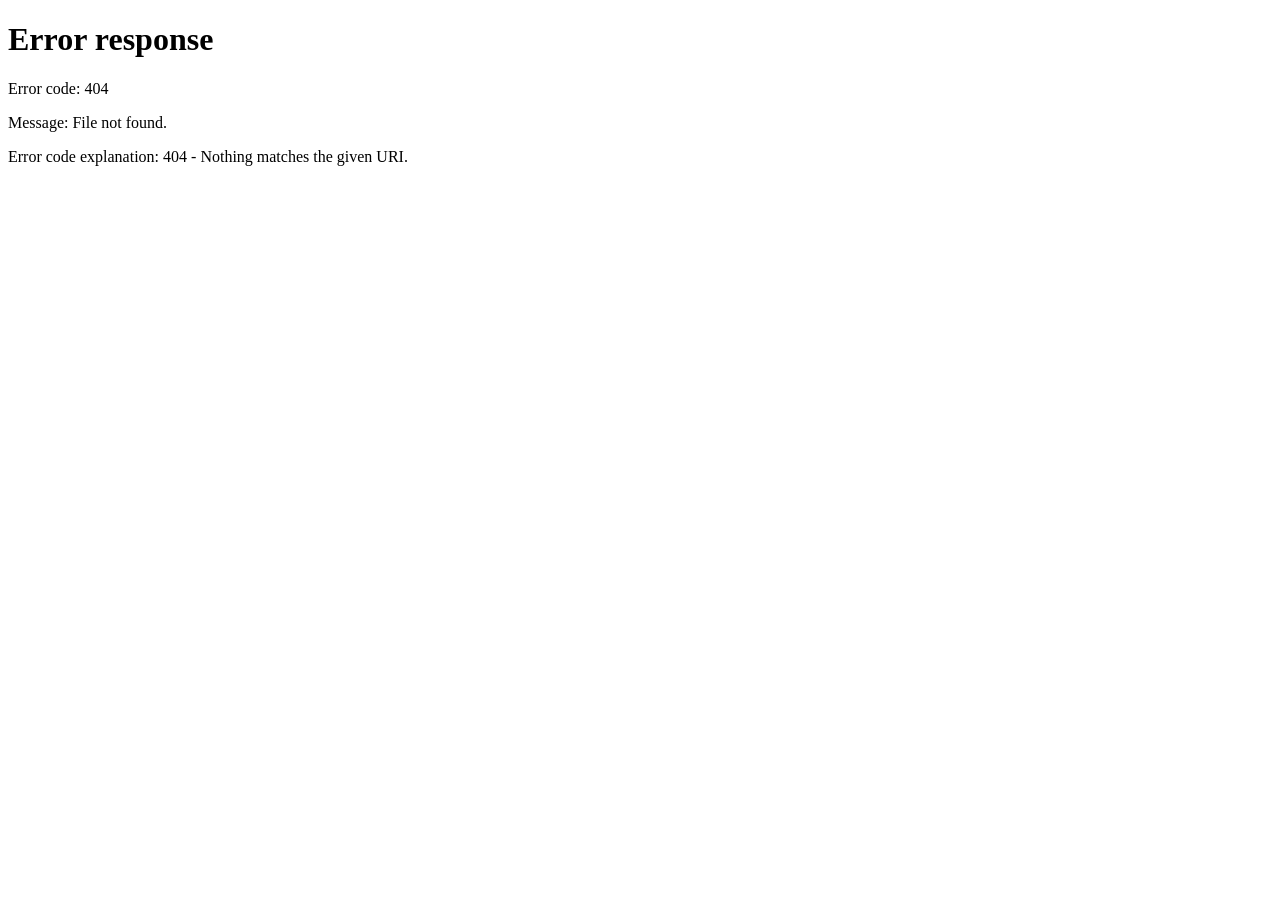
==== index.html @ 765fb02b "index e js geral" ====
<!doctype html>
<html lang="pt-BR">
  <head>
    <meta charset="utf-8" />
    <meta name="viewport" content="width=device-width, initial-scale=1" />
    <meta http-equiv="refresh" content="0; url=html/index.html" />
    <title>PKZ · One to One</title>
  </head>
  <body>
    <p><a href="html/index.html">Abrir o site PKZ · One to One</a></p>
  </body>
</html>
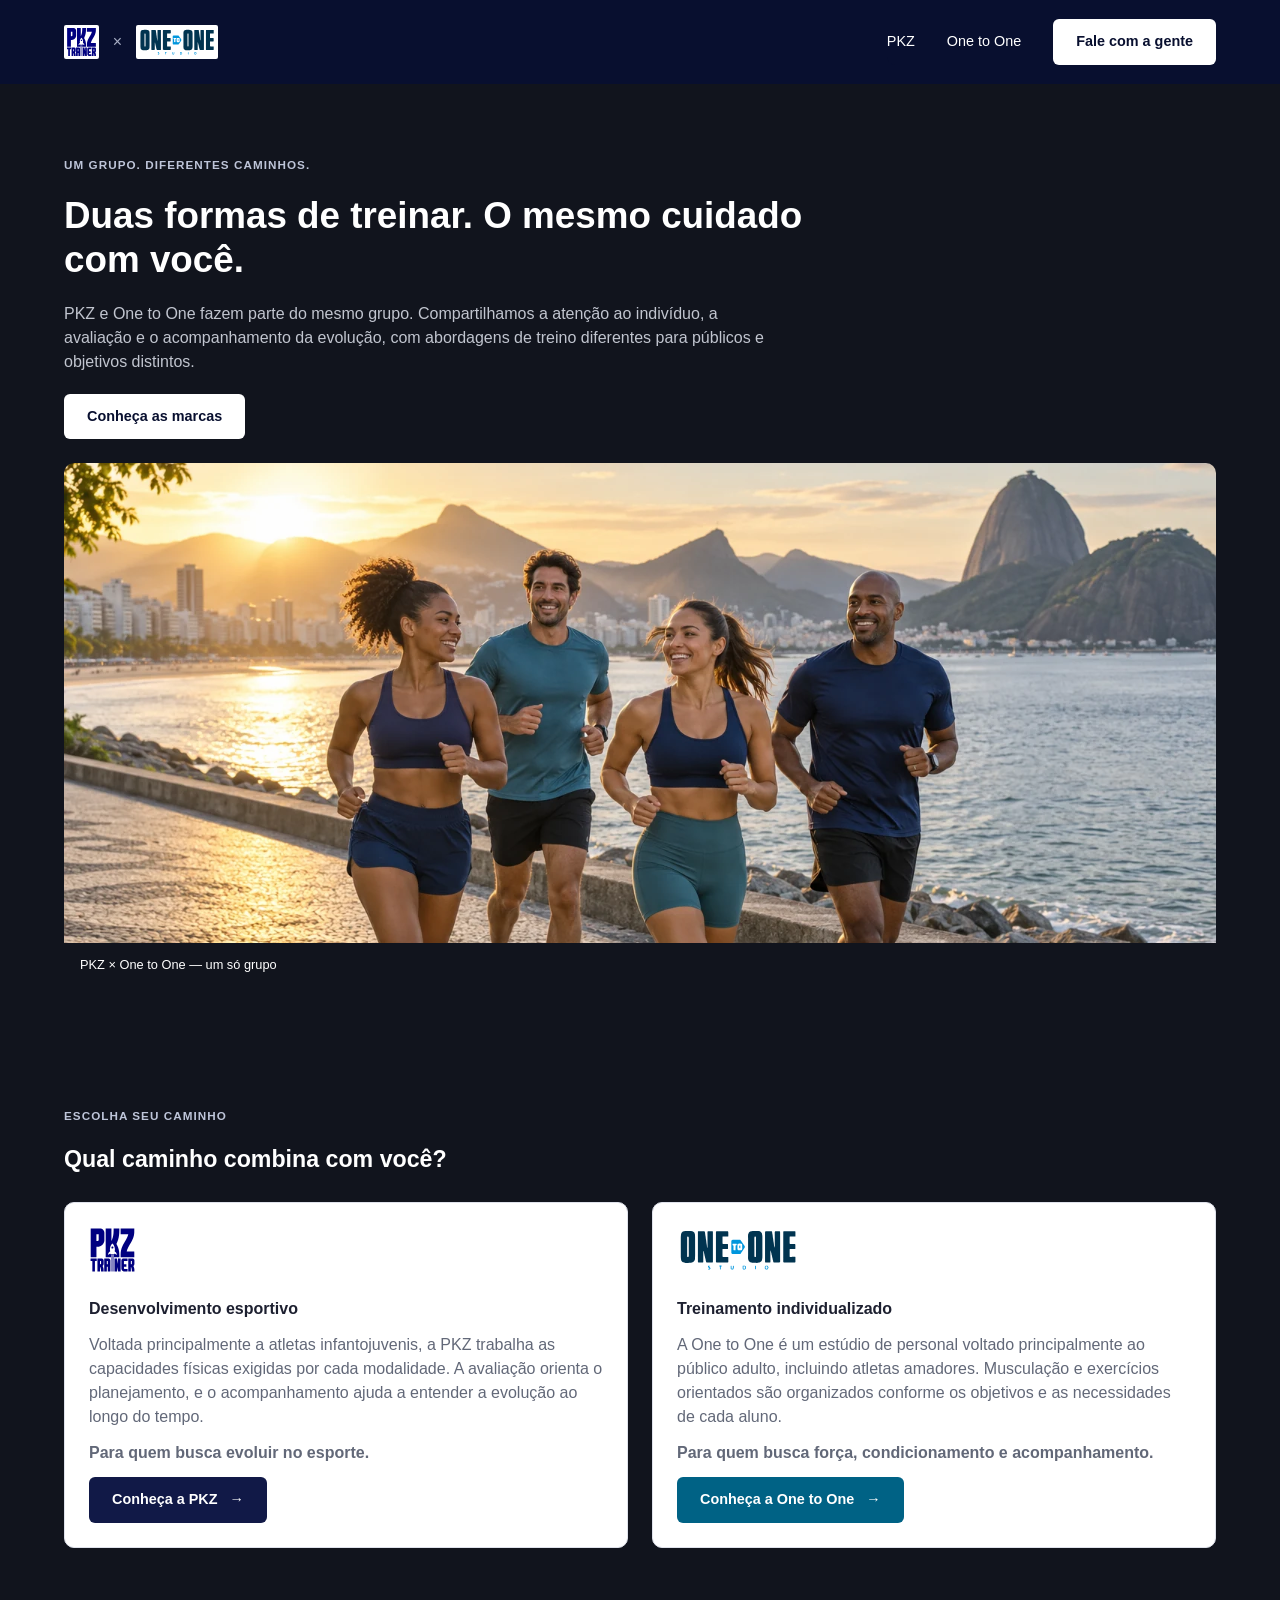
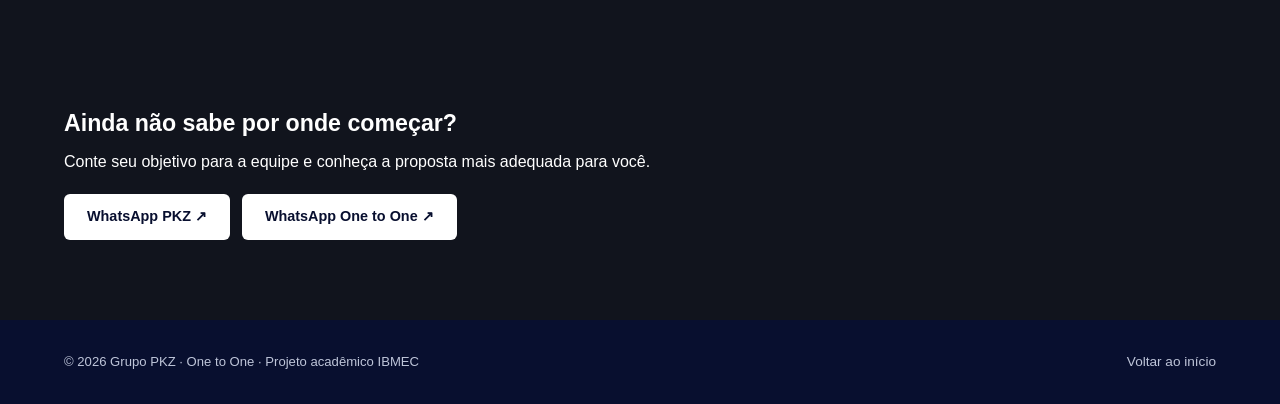
==== commit ebad6096: "remocao de login e movimentacao de arquivos pra raiz" ====
--- a/index.html
+++ b/index.html
@@ -1,12 +1,94 @@
 <!doctype html>
 <html lang="pt-BR">
-  <head>
-    <meta charset="utf-8" />
-    <meta name="viewport" content="width=device-width, initial-scale=1" />
-    <meta http-equiv="refresh" content="0; url=html/index.html" />
-    <title>PKZ · One to One</title>
-  </head>
-  <body>
-    <p><a href="html/index.html">Abrir o site PKZ · One to One</a></p>
-  </body>
-</html>
+
+<head>
+    <meta charset="UTF-8" />
+    <meta name="viewport" content="width=device-width, initial-scale=1.0" />
+    <meta name="description" content="Portal PKZ e One to One: treinamento, acompanhamento e agendamento de aulas." />
+    <title>Início | PKZ · One to One</title>
+    <link rel="icon" href="assets/logo-pkz.svg" type="image/svg+xml" />
+    <link rel="stylesheet" href="comum.css" />
+    <link rel="stylesheet" href="index.css" />
+    <script src="comum.js" defer></script>
+</head>
+
+<body class="hub">
+    <a class="pular" href="#conteudo">Pular para o conteúdo</a>
+    <header class="cabecalho">
+        <div class="container topo">
+            <a class="marcas" href="index.html" aria-label="Início do grupo PKZ e One to One"><img
+                    src="assets/logo-pkz.svg" alt="PKZ" /><span aria-hidden="true">×</span><img
+                    src="assets/logo-one-to-one.svg" alt="One to One" /></a>
+            <button class="menu-botao" aria-controls="menu" aria-expanded="false" aria-label="Abrir menu" type="button">
+                ☰
+            </button>
+            <nav id="menu" class="menu" aria-label="Navegação principal">
+                <a href="pkz.html">PKZ</a><a href="one-to-one.html">One to One</a><a class="botao claro"
+                    href="#contato">Fale com a gente</a>
+            </nav>
+        </div>
+    </header>
+    <main id="conteudo">
+        <!-- Apresentação do grupo e acesso às duas marcas. -->
+        <section class="hub-hero container">
+            <p class="etiqueta">UM GRUPO. DIFERENTES CAMINHOS.</p>
+            <h1>Duas formas de treinar. O mesmo cuidado com você.</h1>
+            <p>
+                PKZ e One to One fazem parte do mesmo grupo. Compartilhamos a atenção ao indivíduo, a
+                avaliação e o acompanhamento da evolução, com abordagens de treino diferentes para
+                públicos e objetivos distintos.
+            </p>
+            <a class="botao claro" href="#empresas">Conheça as marcas</a>
+            <figure class="banner">
+                <img src="assets/hub_banner.webp" width="1536" height="1024" fetchpriority="high"
+                    alt="Pessoas praticando atividades físicas ao ar livre" />
+                <figcaption>PKZ × One to One — um só grupo</figcaption>
+            </figure>
+        </section>
+        <section id="empresas" class="secao container">
+            <p class="etiqueta">ESCOLHA SEU CAMINHO</p>
+            <h2>Qual caminho combina com você?</h2>
+            <div class="duas-colunas marcas-cards">
+                <article class="cartao">
+                    <img class="card-logo" src="assets/logo-pkz.svg" alt="PKZ" />
+                    <h3>Desenvolvimento esportivo</h3>
+                    <p>
+                        Voltada principalmente a atletas infantojuvenis, a PKZ trabalha as capacidades
+                        físicas exigidas por cada modalidade. A avaliação orienta o planejamento, e o
+                        acompanhamento ajuda a entender a evolução ao longo do tempo.
+                    </p>
+                    <p><strong>Para quem busca evoluir no esporte.</strong></p>
+                    <a class="botao" href="pkz.html">Conheça a PKZ <span aria-hidden="true">→</span></a>
+                </article>
+                <article class="cartao">
+                    <img class="card-logo" src="assets/logo-one-to-one.svg" alt="One to One" />
+                    <h3>Treinamento individualizado</h3>
+                    <p>
+                        A One to One é um estúdio de personal voltado principalmente ao público adulto,
+                        incluindo atletas amadores. Musculação e exercícios orientados são organizados
+                        conforme os objetivos e as necessidades de cada aluno.
+                    </p>
+                    <p><strong>Para quem busca força, condicionamento e acompanhamento.</strong></p>
+                    <a class="botao azul" href="one-to-one.html">Conheça a One to One <span aria-hidden="true">→</span></a>
+                </article>
+            </div>
+        </section>
+        <section class="secao container" id="contato">
+            <h2>Ainda não sabe por onde começar?</h2>
+            <p>Conte seu objetivo para a equipe e conheça a proposta mais adequada para você.</p>
+            <div class="acoes">
+                <a class="botao claro" href="https://wa.me/5521972657266" target="_blank" rel="noopener noreferrer">WhatsApp
+                    PKZ ↗</a><a class="botao claro" href="https://wa.me/5521971067347" target="_blank"
+                    rel="noopener noreferrer">WhatsApp One to One ↗</a>
+            </div>
+        </section>
+    </main>
+    <footer class="rodape">
+        <div class="container">
+            <small>© 2026 Grupo PKZ · One to One · Projeto acadêmico IBMEC</small><a href="index.html">Voltar ao início</a>
+        </div>
+    </footer>
+    </body>
+    
+    </html>
+
--- a/comum.css
+++ b/comum.css
@@ -0,0 +1,550 @@
+/* Base, cabeçalho, botões e componentes usados em mais de uma página. Estilos do celular primeiro. */
+
+:root {
+  --marinho: #080f2f;
+  --principal: #111947;
+  --azul: #005473;
+  --texto: #1d2030;
+  --suave: #626878;
+  --fundo: #f5f6fa;
+  --borda: #dfe2eb;
+}
+
+* {
+  box-sizing: border-box;
+}
+
+html {
+  scroll-behavior: smooth;
+  scroll-padding-top: 24px;
+}
+
+body {
+  margin: 0;
+  color: var(--texto);
+  background: white;
+  font: 16px/1.5 Arial, sans-serif;
+  overflow-wrap: break-word;
+}
+
+img {
+  display: block;
+  max-width: 100%;
+  height: auto;
+}
+
+a {
+  color: inherit;
+  text-decoration: none;
+}
+
+a:hover {
+  text-decoration: underline;
+}
+
+button,
+input,
+select {
+  font: inherit;
+}
+
+button,
+a,
+input,
+select,
+summary {
+  -webkit-tap-highlight-color: transparent;
+}
+
+button,
+summary {
+  cursor: pointer;
+}
+
+button:disabled {
+  cursor: not-allowed;
+  opacity: 0.55;
+}
+
+h1,
+h2,
+h3,
+p,
+figure {
+  margin: 0;
+}
+
+h1 {
+  font-size: 1.9rem;
+  line-height: 1.2;
+}
+
+h2 {
+  font-size: 1.45rem;
+  line-height: 1.3;
+}
+
+h3 {
+  font-size: 1rem;
+}
+
+p {
+  margin: 12px 0;
+}
+
+small {
+  font-size: 0.82rem;
+}
+
+[hidden] {
+  display: none !important;
+}
+
+:focus-visible {
+  outline: 3px solid #1689b8;
+  outline-offset: 4px;
+}
+
+.container {
+  width: calc(100% - 32px);
+  max-width: 1312px;
+  margin: 0 auto;
+}
+
+.pular {
+  position: fixed;
+  top: 10px;
+  left: 10px;
+  z-index: 100;
+  padding: 12px;
+  background: white;
+  color: var(--marinho);
+  transform: translateY(-180%);
+}
+.pular:focus {
+  transform: none;
+}
+
+.visualmente-oculto {
+  position: absolute;
+  width: 1px;
+  height: 1px;
+  overflow: hidden;
+  clip-path: inset(50%);
+  white-space: nowrap;
+}
+
+.cabecalho {
+  color: white;
+  background: var(--marinho);
+}
+
+.topo {
+  min-height: 84px;
+  display: flex;
+  align-items: center;
+  justify-content: space-between;
+  gap: 16px;
+  position: relative;
+  flex-wrap: wrap;
+  padding: 12px 0;
+}
+
+.topo > .link-claro {
+  flex: 1;
+  min-width: 0;
+  text-align: right;
+}
+
+.marcas {
+  display: flex;
+  align-items: center;
+  gap: 14px;
+  flex-shrink: 0;
+}
+
+.marcas img {
+  background: white;
+  padding: 2px;
+  border-radius: 2px;
+  width: auto;
+  max-width: 82px;
+  height: 34px;
+}
+
+.marcas span {
+  color: #a8afc5;
+}
+
+.marca img {
+  background: white;
+  padding: 3px;
+  border-radius: 2px;
+  height: 38px;
+  width: auto;
+  max-width: 130px;
+}
+
+.menu-botao {
+  border: 1px solid #8490a6;
+  border-radius: 6px;
+  color: white;
+  background: transparent;
+  padding: 6px 12px;
+  font-size: 1.4rem;
+}
+
+.menu {
+  display: none;
+  position: absolute;
+  top: 100%;
+  right: 0;
+  left: 0;
+  z-index: 20;
+  padding: 18px;
+  background: var(--marinho);
+  border-radius: 0 0 8px 8px;
+}
+
+.menu.aberto {
+  display: flex;
+  flex-direction: column;
+  align-items: stretch;
+  gap: 18px;
+}
+
+.menu a {
+  display: flex;
+  align-items: center;
+  min-height: 44px;
+  font-size: 0.9rem;
+}
+
+.menu-botao {
+  flex-shrink: 0;
+}
+
+.botao {
+  display: inline-flex;
+  justify-content: center;
+  align-items: center;
+  gap: 12px;
+  min-height: 44px;
+  padding: 11px 22px;
+  border: 1px solid transparent;
+  border-radius: 6px;
+  background: var(--principal);
+  color: white;
+  font-size: 0.9rem;
+  font-weight: bold;
+  text-align: center;
+  cursor: pointer;
+}
+
+.botao:hover {
+  filter: brightness(1.12);
+  text-decoration: none;
+}
+
+.botao.claro {
+  background: white;
+  color: var(--marinho);
+}
+
+.botao.azul {
+  background: #006285;
+  color: white;
+}
+
+.botao.escuro {
+  background: var(--marinho);
+  color: white;
+}
+
+.botao.secundario {
+  background: white;
+  border-color: var(--borda);
+  color: var(--principal);
+}
+
+.botao.perigo {
+  background: #a62632;
+}
+
+.acoes {
+  display: flex;
+  flex-wrap: wrap;
+  align-items: center;
+  gap: 12px;
+  margin-top: 20px;
+}
+
+.link-claro {
+  color: white;
+  font-size: 0.9rem;
+}
+
+.texto-link,
+.link-botao {
+  color: var(--azul);
+  font-weight: bold;
+}
+
+.link-botao {
+  display: inline-block;
+  padding: 8px 0;
+  background: transparent;
+  border: 0;
+  font-size: 0.9rem;
+  text-align: left;
+}
+
+.link-botao:hover,
+.texto-link:hover {
+  text-decoration: underline;
+}
+
+.rodape {
+  background: var(--marinho);
+  color: #bec5d9;
+  padding: 32px 0;
+}
+.rodape .container {
+  display: flex;
+  justify-content: space-between;
+  gap: 18px;
+  flex-wrap: wrap;
+}
+
+.rodape a {
+  font-size: 0.85rem;
+}
+
+.etiqueta {
+  font-size: 0.73rem;
+  font-weight: bold;
+  letter-spacing: 0.09em;
+  color: #356b8c;
+  margin: 0 0 20px;
+}
+
+.secao {
+  padding: 60px 0;
+}
+
+.oto {
+  --principal: #005473;
+  --marinho: #004b68;
+}
+
+.duas-colunas,
+.tres-colunas,
+.quatro-colunas,
+.galeria {
+  grid-template-columns: minmax(0, 1fr);
+  display: grid;
+  gap: 24px;
+}
+
+/* As colunas podem encolher sem empurrar a página para os lados. */
+.hero-grade > *,
+.duas-colunas > *,
+.tres-colunas > *,
+.quatro-colunas > *,
+.galeria > *,
+.item-lista > * {
+  min-width: 0;
+}
+
+.cartao {
+  padding: 24px;
+  border: 1px solid var(--borda);
+  border-radius: 10px;
+  background: white;
+  min-width: 0;
+}
+
+.cartao p {
+  color: var(--suave);
+}
+
+form {
+  display: flex;
+  flex-direction: column;
+}
+
+label {
+  font-size: 0.9rem;
+  font-weight: bold;
+  margin-top: 16px;
+  margin-bottom: 6px;
+}
+
+input,
+select {
+  width: 100%;
+  min-width: 0;
+  padding: 11px 12px;
+  border: 1px solid #b9c0ce;
+  border-radius: 6px;
+  background: white;
+  color: var(--texto);
+}
+
+input:focus,
+select:focus {
+  border-color: var(--azul);
+}
+
+form > .botao {
+  margin-top: 12px;
+}
+
+.aviso {
+  border-radius: 7px;
+  background: #edf4f8;
+  color: #354b5d;
+  padding: 14px 16px;
+  font-size: 0.84rem;
+  margin: 22px 0;
+}
+
+.aviso p {
+  margin: 6px 0;
+  color: inherit;
+}
+
+.mensagem {
+  min-height: 24px;
+  font-size: 0.9rem;
+}
+
+.erro {
+  color: #a52230 !important;
+}
+
+dialog {
+  width: calc(100% - 32px);
+  max-width: 480px;
+  max-height: calc(100% - 40px);
+  overflow-y: auto;
+  border: 1px solid var(--borda);
+  border-radius: 12px;
+  padding: 28px;
+  color: var(--texto);
+}
+
+dialog::backdrop {
+  background: rgb(5 12 35 / 65%);
+}
+
+dialog h2 {
+  font-size: 1.35rem;
+}
+
+dialog .acoes {
+  justify-content: flex-end;
+}
+
+.item-lista {
+  display: flex;
+  justify-content: space-between;
+  align-items: center;
+  gap: 16px;
+  flex-wrap: wrap;
+  padding: 20px 0;
+  border-bottom: 1px solid var(--borda);
+}
+
+.item-lista:last-child {
+  border-bottom: 0;
+}
+
+.item-lista p {
+  margin: 2px 0;
+  color: var(--texto);
+}
+
+.item-lista small {
+  color: var(--suave);
+}
+
+.vazio {
+  padding: 24px 0;
+}
+
+/* Quatro pontos de quebra: 480, 640, 900 e 1200 px. */
+@media (min-width: 480px) {
+  .container {
+    width: calc(100% - 40px);
+  }
+}
+
+@media (min-width: 640px) {
+  .container {
+    width: calc(100% - 64px);
+  }
+  .duas-colunas {
+    grid-template-columns: repeat(2, minmax(0, 1fr));
+  }
+  .galeria {
+    grid-template-columns: repeat(2, minmax(0, 1fr));
+  }
+  .quatro-colunas {
+    grid-template-columns: repeat(2, minmax(0, 1fr));
+  }
+  .secao {
+    padding: 72px 0;
+  }
+}
+
+@media (min-width: 900px) {
+  .topo {
+    flex-wrap: nowrap;
+    padding: 0;
+  }
+  .menu-botao {
+    display: none;
+  }
+  .menu {
+    display: flex;
+    position: static;
+    flex-direction: row;
+    align-items: center;
+    gap: 32px;
+    padding: 0;
+  }
+  .menu.aberto {
+    display: flex;
+    position: static;
+    flex-direction: row;
+    align-items: center;
+    gap: 32px;
+    padding: 0;
+  }
+  .tres-colunas {
+    grid-template-columns: repeat(3, minmax(0, 1fr));
+  }
+  .galeria {
+    grid-template-columns: repeat(3, minmax(0, 1fr));
+  }
+  .quatro-colunas {
+    grid-template-columns: repeat(4, minmax(0, 1fr));
+  }
+}
+
+@media (min-width: 1200px) {
+  .container {
+    width: calc(100% - 128px);
+  }
+  .secao {
+    padding: 80px 0;
+  }
+}
+
+@media (prefers-reduced-motion: reduce) {
+  html {
+    scroll-behavior: auto;
+  }
+}
+
--- a/index.css
+++ b/index.css
@@ -0,0 +1,92 @@
+/* Página inicial do grupo. Estilos do celular primeiro. */
+
+.hub {
+  background: #11141d;
+  color: white;
+}
+
+.hub-hero {
+  padding-top: 40px;
+  padding-bottom: 40px;
+}
+
+.hub .etiqueta {
+  color: #bec5d9;
+}
+
+.hub-hero h1 {
+  max-width: 740px;
+}
+
+.hub-hero > p:not(.etiqueta) {
+  max-width: 700px;
+  color: #c1c5cf;
+  margin: 20px 0;
+}
+
+.banner {
+  margin-top: 24px;
+  border-radius: 10px;
+  overflow: hidden;
+}
+
+.banner img {
+  width: 100%;
+  height: 240px;
+  object-fit: cover;
+  object-position: 50% 30%;
+}
+
+.banner figcaption {
+  padding: 12px 16px;
+  font-size: 0.8rem;
+}
+
+.marcas-cards {
+  margin-top: 28px;
+}
+
+.hub .cartao {
+  color: var(--texto);
+}
+
+.card-logo {
+  width: auto;
+  height: 46px;
+  max-width: 150px;
+  margin-bottom: 24px;
+}
+
+/* A foto ganha altura conforme a tela aumenta. */
+@media (min-width: 480px) {
+  .banner img {
+    height: 280px;
+  }
+}
+
+@media (min-width: 640px) {
+  .hub-hero {
+    padding-top: 56px;
+  }
+  .banner img {
+    height: 340px;
+  }
+}
+
+@media (min-width: 900px) {
+  .hub-hero {
+    padding-top: 72px;
+  }
+  .hub-hero h1 {
+    font-size: 2.3rem;
+  }
+  .banner img {
+    height: 400px;
+  }
+}
+
+@media (min-width: 1200px) {
+  .banner img {
+    height: 480px;
+  }
+}
